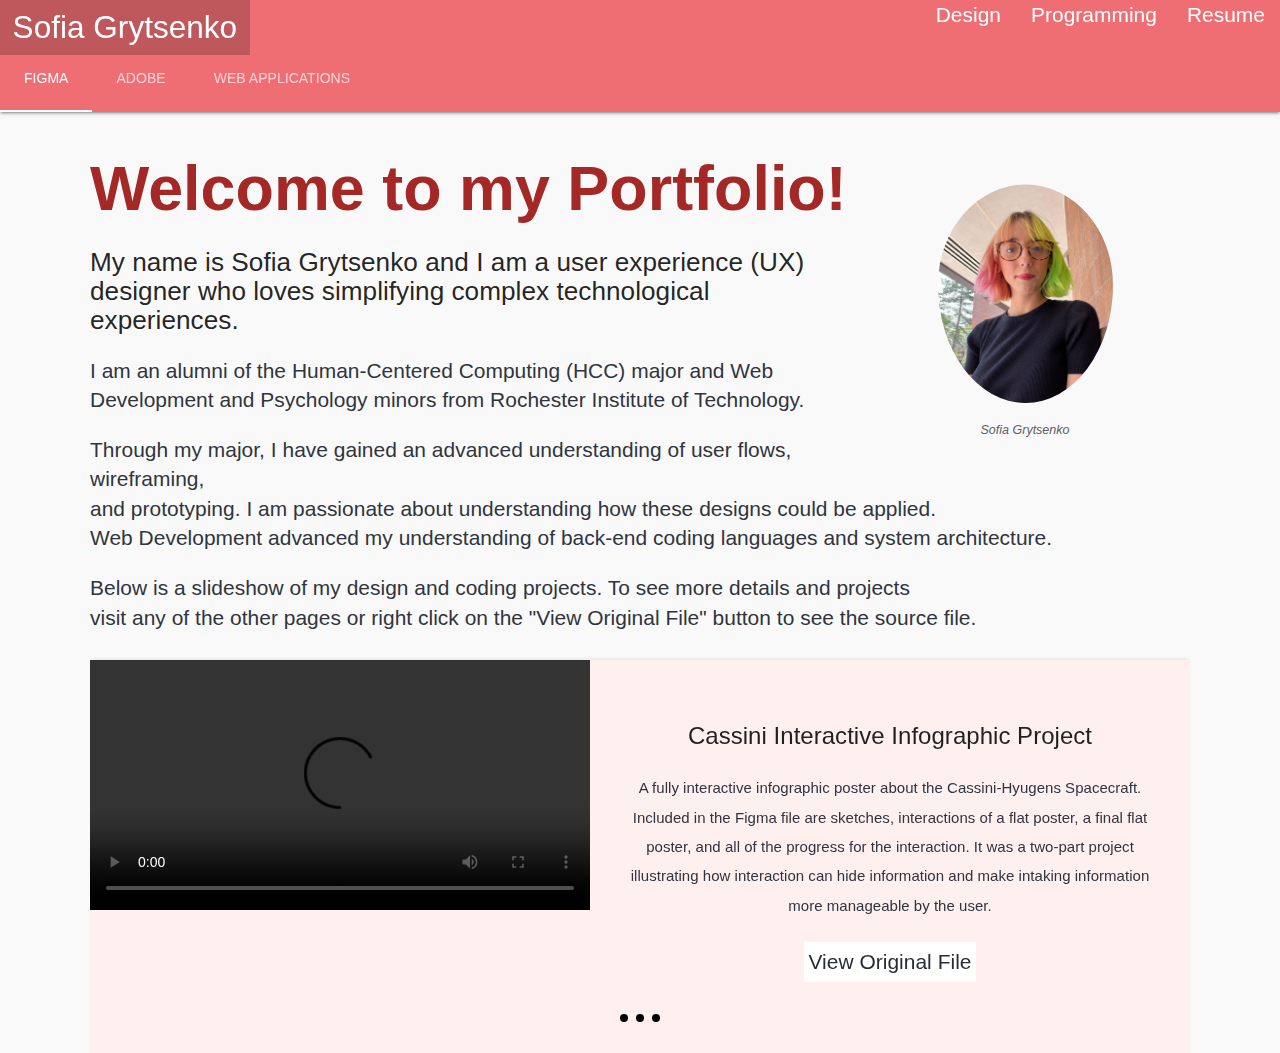
==== index.html @ a9585356 "Update index.html" ====
<!DOCTYPE html>
<html lang="en">
<!-- head of html file -->
<head>
		<meta charset="UTF-8">
  	<meta http-equiv="X-UA-Compatible" content="IE=edge">
  	<meta name="viewport" content="width=device-width, initial-scale=1.0">
		<title> Sofia Grytsenko's Portfolio </title>
    <link type="text/css" rel="stylesheet" href="assets/materialize/css/materialize.css"  media="screen,projection"/>
		<link rel="stylesheet" href="style.css">
		<link href="https://fonts.googleapis.com/icon?family=Material+Icons" rel="stylesheet">
		<link rel="stylesheet" href="assets/fluiditype-master/fluidtype.css">
		<script src="https://code.jquery.com/jquery-3.2.1.min.js"></script>
		<!-- Javascript for Materilize UI -->
		<script type="text/javascript" src="assets/materialize/js/materialize.js" onload="loaded=true;"></script>
				<script>
					
				  $('.carousel.carousel-slider').carousel({
				    fullWidth: true,
				    indicators: true
				  });
					
				$(document).ready(function () {

						 $('#web').carousel({
								 fullWidth: true,
								 indicators: true
						 });

						 $('#adobe').carousel({
								 fullWidth: true,
								 indicators: true
						 });

						 $('#figma').carousel({
								 fullWidth: true,
								 indicators: true
						 });
						 M.AutoInit();


				 });
				 $('.next').click(function() {
			    $('.carousel.carousel-slider').carousel('next');
			  });
			  $('.prev').click(function() {
			    $('.carousel.carousel-slider').carousel('prev');
			  });
				</script>
</head>
<!-- body of html file -->
<body>
		<div class="navbar-fixed">
		<nav class="nav-extended">
		<div class="nav-wrapper">
			<a href="index.html" class="brand-logo active">Sofia Grytsenko</a>
			<a href="#" data-target="mobile-demo" class="sidenav-trigger"><i class="material-icons">menu</i></a>
			<ul id="nav-mobile" class="right hide-on-med-and-down font">
				<li class="font"><a href="design.html">Design</a></li>
				<li class="font"><a href="computing.html">Programming</a></li>
				<li class="font"><a href="assets/SofiaGrytsenkoResume2022.docx.pdf">Resume</a></li>
			</ul>
		</div>
		<div class="nav-content">
			<ul class="tabs tabs-transparent">
				<li class="tab"><a class="active" href="#figma">Figma</a></li>
				<li class="tab"><a href="#adobe">Adobe</a></li>
				<li class="tab"><a href="#web">Web Applications</a></li>
			</ul>
		</div>
	</nav>
  </div>
	<ul class="sidenav" id="mobile-demo">
		<li><a href="design.html">Design</a></li>
		<li><a href="computing.html">Programming</a></li>
		<li><a href="assets/SofiaGrytsenkoResume2022.docx.pdf">Resume</a></li>
	</ul>
	<!-- div for image of developer -->
	<div id="main">
		<div class="figure">
      <figure>
        <img title="Sofia Grytsenko" id="circlePic" class="image"
        alt="Image of me, Sofia Grytsenko. A pale girl with glasses, colorful hair, brown eyes, and wearing a black dress."
        src="images/sofia.jpg" width="200" height="200">
        <figcaption>Sofia Grytsenko</figcaption>
      </figure>
    </div>
		<!-- Welcome Text -->
    <h1>Welcome to my Portfolio!</h1>
	    <h5>My name is Sofia Grytsenko and I am a user experience (UX) designer who loves simplifying complex technological experiences.</h5>
	    <p>I am an alumni of the Human-Centered Computing (HCC) major and Web Development and Psychology minors from Rochester Institute of Technology.</p>
			<p>Through my major, I have gained an advanced understanding of user flows, wireframing, <br> and prototyping. I am passionate about understanding how these designs could be applied.<br>Web Development advanced my understanding of back-end coding languages and system architecture.</a></p>
	    <p>Below is a slideshow of my design and coding projects. To see more details and projects<br>visit any of the other pages or right click on the "View Original File" button to see the source file.</p>
		<!-- Figma Slideshow -->

		<div id="figma" class="carousel carousel-slider center">
			<div class="carousel-fixed-item">
     					 <a class="btn next"></a>
      					 <a class="btn previous"></a>
     				</div>
	    <div class="carousel-item" href="#one!">
				 <div class="card large horizontal">
					 <div class="center card-image">
						 <video width="500" height="250" controls>
							<source src="images/CassiniProject.mp4" type="video/mp4">
						 Your browser does not support the video tag.
		 </video>
					 </div>
					 <div class="card-stacked">
						 <div class="card-content">
							 <h2>Cassini Interactive Infographic Project</h2>
							 <p>A fully interactive infographic poster about the Cassini-Hyugens Spacecraft. Included in the Figma file are sketches, interactions of a flat poster, a final flat poster, and all of the progress for the interaction. It was a two-part project illustrating how interaction can hide information and make intaking information more manageable by the user.</p>
						 	<br>
							 <a href="https://www.figma.com/proto/liclr7lKApuqfBSvX3y90o/Storyboard?type=design&t=8f5hf6t7kMjmXVP3-1&scaling=min-zoom&page-id=0%3A1&node-id=191-228&starting-point-node-id=191%3A228&mode=design" class="waves-effect white darken-text-2" target="_blank">View Original File</a>
						 </div>
					 </div>
				 </div>
	    </div>
	    <div class="carousel-item" href="#two!">
				<div class="card large horizontal">
					<div class="center card-image">
						<img height="100vh" src="images/Interpreter Information.png">
					</div>
					<div class="card-stacked">
						<div class="card-content">
							<h2>Zoom Hard-Of-Hearing Plug-In Project</h2>
							<p>A fully interactive Zoom prototype if an extra plug-in focused on the hard-of-hearing community was added. The pain points that were discussed were: not always having an interpreter and general frustration about the accessibility of zoom.</p>
						</div>
					</div>
				</div>
	    </div>
	    <div class="carousel-item" href="#three!">
				<div class="card large horizontal">
 				 <div class="center card-image">
 					 <img height="100vh" src="images/Frame 4.png">
 				 </div>
 				 <div class="card-stacked">
 					 <div class="card-content">
 						 <h2>Drip Coffee Mobile Application Project</h2>
 						 <p>A fictional small coffee shop asked our team to create a prototype for their mobile application. I was the project manager, visual lead, and interaction designer. I helped plan the application, created the basic wireframe and lead the design system creation process, and created the interaction points on Figma.</p>
 					 </div>
 				 </div>
 			 </div>
 		 </div>
</div>
<!-- Adobe Slideshow -->
<div id="adobe" class="carousel carousel-slider center">
     <div class="carousel-fixed-item center">
      <a class="btn next"></a>
      <a class="btn previous"></a>
     </div>
	<div class="carousel-item" href="#one!">
		 <div class="card large horizontal">
			 <div class="center card-image">
				 <img height="100vh" src="images/phtoshop1.png">
			 </div>
			 <div class="card-stacked">
				 <div class="card-content">
					 <h2>Recreation of Wassily Kandinsky’s Composition VIII Photoshop Project</h2>
					 <p>A project done to illustrate attention to detail and ability to follow a design.</p>
				 </div>
			 </div>
		 </div>
	</div>
	<div class="carousel-item" href="#two!">
		<div class="card large horizontal">
			<div class="center card-image">
				<img height="100vh" src="images/template.jpg">
			</div>
			<div class="card-stacked">
				<div class="card-content">
					<h2>Infographic InDesign Project</h2>
					<p>An inforgraphic done about defortestation. Meant to illustrate the different ways of displaying information to lead more traffic to the fictional website.</p>
				</div>
			</div>
		</div>
	</div>
	<div class="carousel-item" href="#three!">
		<div class="card large horizontal">
		 <div class="center card-image">
			 <video width="500" height="250" controls>
				 <source src="images/PaymentInsight.mp4" type="video/mp4">
				Your browser does not support the video tag.
</video>
		 </div>
		 <div class="card-stacked">
			 <div class="card-content">
				 <h2>Technological Update Premiere Pro Project</h2>
				 <p>Video update detailing the results of a sprint for the Data Science team. The purpose was to simplify the results of a two-week agile sprint done by the Data Science team for the rest of the company. This included non-IT members, so it had to be accessibile for everyone. Animations done in After Effects.</p>
			 </div>
		 </div>
	 </div>
 </div>
</div>
<!-- Web Applications slideshow -->
<div id="web" class="carousel carousel-slider center">
	<div class="carousel-fixed-item center">
      <a class="btn next"></a>
      <a class="btn previous"></a>
     </div>
<div class="carousel-item" href="#one!">
	<div class="card large horizontal">
	 <div class="center card-image">
		 <video width="500" height="250" controls>
			 <source src="images/JQueryProject.mp4" type="video/mp4">
			Your browser does not support the video tag.
</video>
	 </div>
	 <div class="card-stacked">
		 <div class="card-content">
			 <h2>Re-Designing and Developing RIT's iSchool's Website</h2>
			 <p>A website created using JQuery and RIT's API. The request was to create a modern redesign of the iSchool department's website while learning how to use an API.</p>
		 </div>
	 </div>
 </div>
</div>
<div class="carousel-item" href="#two!">
	<div class="card large horizontal">
	 <div class="center card-image">
		 <video width="500" height="250" controls>
			 <source src="images/minigame-maniamp4.mp4" type="video/mp4">
			Your browser does not support the video tag.
</video>
	 </div>
	 <div class="card-stacked">
		 <div class="card-content">
			 <h2>Educational Unity Minigame</h2>
			 <p>Developed for the client, Readorium. The requirements were to create fun, engaging mini-games that could help elementary school kids memorize vocabulary terms pulled from their database. The game engine that was chosen was Unity with C# as main programming language and PHP to interact with the mySQL database. I was the project manager and head programmer for the PHP portion. I developed some game elements like the main and pause screens as well.</p>
		 </div>
	 </div>
 </div>
</div>
</div>
</div>
</body>
</html>
---- style.css ----
body{
  background-color: #F9F9F9;
  font-family: 'Mulish', sans-serif;
  height: 100vh;
}

#head{
  font-size: 20px;
}

header{
  color: #540804;
  font-size: 2em;
  text-align: center;
  margin-right: 0.5em;
}

h1{
  color: #A32826;
}

p{
  color: #30343F;
}

ol{
  color: #5C5D67;
}

figcaption{
  text-align: center;
  padding-top: 1em;
  color: #5C5D67;
}

hr{
  height: 1px;
  background-color: black;
  border: none;
}

.menu{
  cursor: pointer;
}

div.figure {
  float: right;
  width: 30%;
  text-align: center;
  font-style: italic;
  font-size: smaller;
  text-indent: 0;
  min-width: 300px;
}

figure.figure{
  float:inherit;
  display: inline-block;
  position: relative;
  height: 90%;
  margin: 2% 2% 4% 2%;
  text-align: left;
  font-size: smaller;
  text-indent: 0;
  min-height: 240px;
}

.image{
  float: inherit;
  position:inherit;
  width: 70%;
  height: 70%;

}

.designImage{
  float: inherit;
  position:inherit;
  width: 100%;
  height: 100%;
}

.topnav {
  background-color: #F9F9F9;
  color: #F9F9F9;
  overflow: hidden;
  text-decoration: none;
}

ul.topnav{
  text-decoration: none;
}
/* Style the links inside the navigation bar */
.topnav a {
  float: left;
  color: #5C5D67;
  text-align: center;
  padding: 14px 16px;
  text-decoration: none;
  font-size: 17px;
  transition: all 1s;
}

/* Change the color of links on hover */
.topnav a:hover {
  background-color: #ddd;
  color: black;
  transition: all 1s;
}

/* Add a color to the active/current link */
.topnav a.active {
  background-color: #E65F5C;
  color: white;
}

#none{
  text-decoration: none;
}

.boxes {
    display: inline-block;
    position: relative;
    margin: 3% 3% 3% 3%;
    height: 300px;
    width: 300px;
    border-radius: 10%;
    background-color: #B0D0D3;
    transition: all 2s;

} /* boxes class; gives the boxes their shape, color, and behavior*/


.boxes:hover {
  background-color: #B0D0D3;
  cursor: pointer;
  transform: scale(1.1);
} /* code for when you hover over the boxes*/

.posterBoxes{
  display: inline-block;
  position: relative;
  margin: 3% 3% 3% 3%;
  height: 350px;
  width: 250px;
  border-radius: 10%;
  transition: all 2s;
}

.posterBoxes:hover {
  cursor: pointer;
  transform: scale(1.1);
}

.wideBoxes{
  display: inline-block;
  position: relative;
  margin: 3% 3% 3% 3%;
  height: 350px;
  width: 400px;
  border-radius: 10%;
  transition: all 2s;
}

.wideBoxes:hover {
  cursor: pointer;
  transform: scale(1.1);
}

.longBoxes{
  display: inline-block;
  position: relative;
  margin: 3% 3% 3% 3%;
  height: 250px;
  width: 400px;
  border-radius: 10%;
  transition: all 2s;
}

.longBoxes:hover {
  cursor: pointer;
  transform: scale(1.1);
}

@media only screen and (max-width: 600px) {
  .wideBoxes {
    height: 250px;
    width: 300px;
  }
  .longBoxes{
    height:auto;
    width: 300px;
  }
  .posterBoxes{
    height:250px;
    width: 150px;
  }
  .boxes{
    width: 200px;
    height: 200px;
  }
}

#circlePic
{
  border-radius: 50%;
  padding-top: 1.4em;
}

#main{
  display: block;
  margin: 6em;
}

li.font{
  font-size: 2 em;
}
---- assets/fluiditype-master/fluidtype.css ----
/* Set box-sizing globally to handle padding and border widths */
*,
*:after,
*:before {
  box-sizing: border-box;
}

/* Import of the Inter Font*/
@import url("https://fonts.googleapis.com/css2?family=Raleway:wght@300&display=swap");
@supports (font-variation-settings: normal) {
}

/* Base */
:root {
  --font-size: calc(12px + 0.698vw); /* The character count on */
  --line-height: calc(var(--font-size) * 1.4);
  --letter-spacing: calc(var(--font-size) * 0.0015);
  --font-weight: 300;
  --red: #eb5757;
  --blue: #0004b3;
  --light-blue: #b3d7ff; /* The color is the native browser highlight text color, to make the appeal of importance and focus on specific areas of the text.*/
  --dark-gray: #282c35;
  --light-gray: #f7f7f7;
  --font-family: "Inter", sans-serif;
}

html,
body {
  font-family: var(--font-family);
  word-break: break-word;
  font-variant-numeric: slashed-zero;
}

p,
li,
b,
i,
a,
mark {
  font-size: var(--font-size);
  line-height: var(--line-height);
  letter-spacing: var(--letter-spacing);
  font-feature-settings: normal;
  font-family: var(--font-family);
}

p,
li,
mark,
a,
blockquote {
  font-weight: calc(var(--font-weight) * 1.33);
}

code {
  font-size: calc(var(--font-size) * 1.1);
  line-height: var(--line-height);
  letter-spacing: var(--letter-spacing);
  font-weight: calc(var(--font-weight) * 1.33);
  color: var(--red);
  font-family: var(--font-family);
}

mark {
  background: var(--light-blue);
  padding: 0.05vw 0.4vw;
  border-radius: 2px;
  color: var(--dark-gray);
  font-size: calc(var(--font-size) * 1.1);
  letter-spacing: var(--letter-spacing);
  font-weight: calc(var(--font-weight) * 1.33);
  word-break: break-word;
  font-family: var(--font-family);
}

blockquote {
  background-color: var(--light-gray);
  font-size: calc(var(--font-size) * 1.1);
  letter-spacing: var(--letter-spacing);
  border-left: 4px solid var(--dark-gray);
  border-radius: 2px;
  padding: 2.5vw;
  margin: 2%;
  font-style: italic;
  font-family: var(--font-family);
}

a {
  color: var(--dark-gray);
  text-decoration-skip-ink: none;
  font-family: var(--font-family);
}

a:focus {
  outline: 1px dashed var(--blue);
}

a:hover {
  color: var(--blue);
}

pre {
  background-color: var(--dark-gray);
  color: var(--light-gray);
  display: block;
  margin: 0 0 1.5625em;
  border-radius: 4px;
  overflow: auto;
  padding: 2.5vw;
  tab-size: 4;
  -moz-tab-size: 4;
  -o-tab-size: 4;
  white-space: pre-wrap;
  word-break: break-all;
  font-size: calc(var(--font-size) * 1.1);
  letter-spacing: var(--letter-spacing);
  font-family: var(--font-family);
}

h1 {
  font-size: calc(var(--font-size) * 3);
  letter-spacing: var(--letter-spacing);
  font-weight: calc(var(--font-weight) * 2.66);
  font-family: var(--font-family);
}

h2 {
  font-size: calc(var(--font-size) * 2);
  letter-spacing: var(--letter-spacing);
  font-weight: calc(var(--font-weight) * 2.33);
  font-family: var(--font-family);
}

h3 {
  font-size: calc(var(--font-size) * 1.75);
  letter-spacing: var(--letter-spacing);
  font-weight: calc(var(--font-weight) * 2);
  font-family: var(--font-family);
}

h4 {
  font-size: calc(var(--font-size) * 1.5);
  letter-spacing: var(--letter-spacing);
  font-weight: calc(var(--font-weight) * 1.667);
  font-family: var(--font-family);
}

h5 {
  font-size: calc(var(--font-size) * 1.25);
  letter-spacing: var(--letter-spacing);
  font-weight: calc(var(--font-weight) * 1.5);
  font-family: var(--font-family);
}

h6 {
  font-size: calc(var(--font-size) * 1);
  letter-spacing: var(--letter-spacing);
  font-weight: calc(var(--font-weight) * 1);
  font-family: var(--font-family);
}
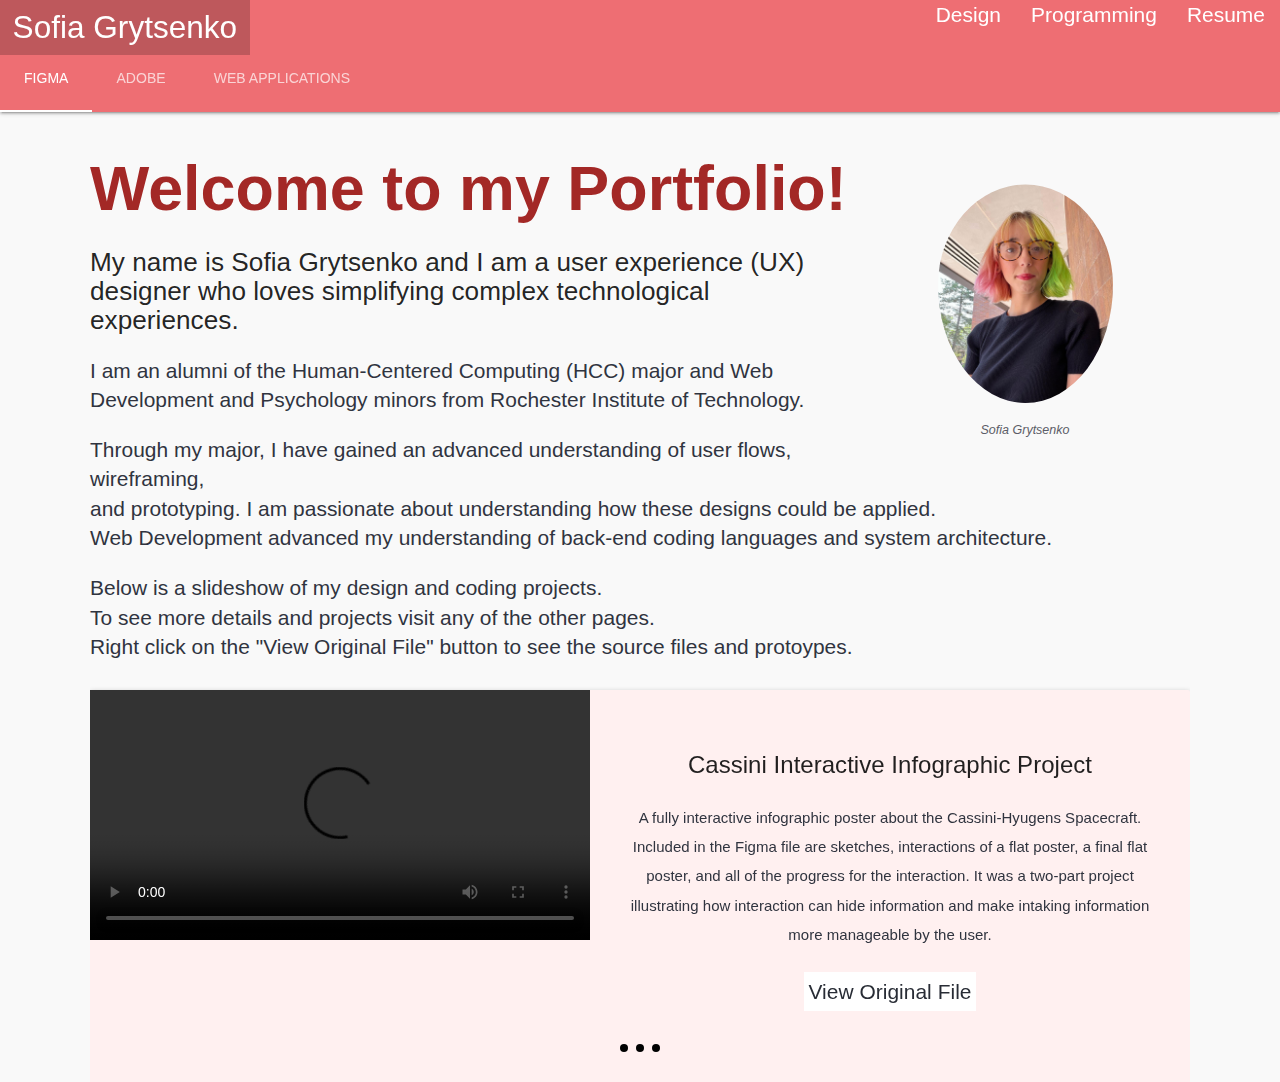
==== commit d8cc9d6e: "Update index.html" ====
--- a/index.html
+++ b/index.html
@@ -90,7 +90,7 @@
 	    <h5>My name is Sofia Grytsenko and I am a user experience (UX) designer who loves simplifying complex technological experiences.</h5>
 	    <p>I am an alumni of the Human-Centered Computing (HCC) major and Web Development and Psychology minors from Rochester Institute of Technology.</p>
 			<p>Through my major, I have gained an advanced understanding of user flows, wireframing, <br> and prototyping. I am passionate about understanding how these designs could be applied.<br>Web Development advanced my understanding of back-end coding languages and system architecture.</a></p>
-	    <p>Below is a slideshow of my design and coding projects. To see more details and projects<br>visit any of the other pages or right click on the "View Original File" button to see the source file.</p>
+	    <p>Below is a slideshow of my design and coding projects.<br>To see more details and projects visit any of the other pages. <br>Right click on the "View Original File" button to see the source files and protoypes.</p>
 		<!-- Figma Slideshow -->
 
 		<div id="figma" class="carousel carousel-slider center">
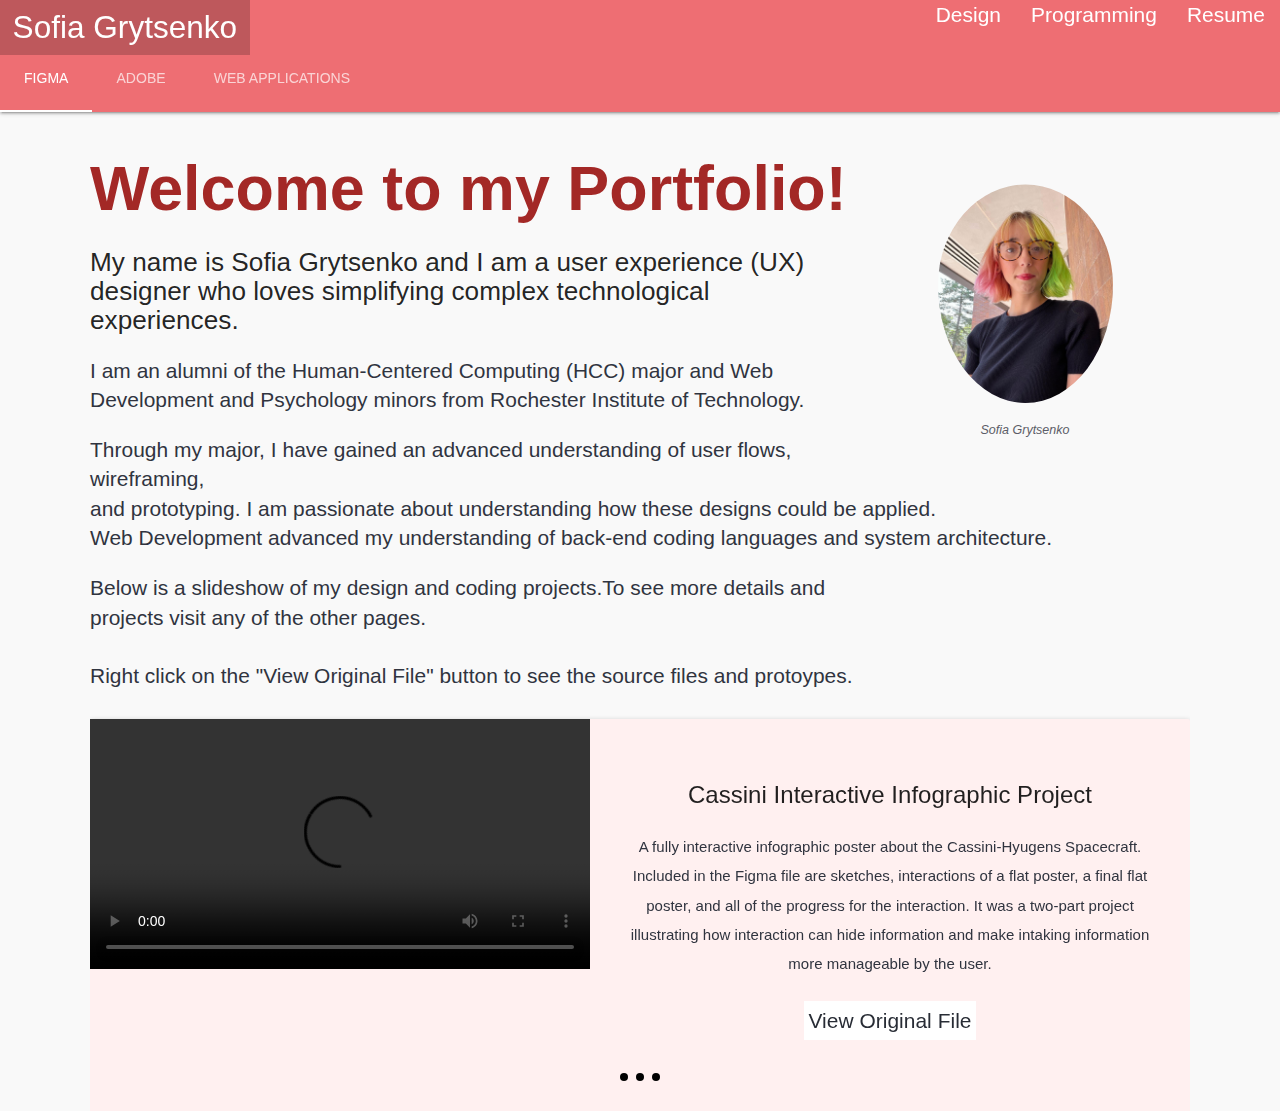
==== commit 0fbe8fbf: "Update index.html" ====
--- a/index.html
+++ b/index.html
@@ -90,7 +90,7 @@
 	    <h5>My name is Sofia Grytsenko and I am a user experience (UX) designer who loves simplifying complex technological experiences.</h5>
 	    <p>I am an alumni of the Human-Centered Computing (HCC) major and Web Development and Psychology minors from Rochester Institute of Technology.</p>
 			<p>Through my major, I have gained an advanced understanding of user flows, wireframing, <br> and prototyping. I am passionate about understanding how these designs could be applied.<br>Web Development advanced my understanding of back-end coding languages and system architecture.</a></p>
-	    <p>Below is a slideshow of my design and coding projects.<br>To see more details and projects visit any of the other pages. <br>Right click on the "View Original File" button to see the source files and protoypes.</p>
+	    <p>Below is a slideshow of my design and coding projects.To see more details and <br>projects visit any of the other pages.<br><br>Right click on the "View Original File" button to see the source files and protoypes.</p>
 		<!-- Figma Slideshow -->
 
 		<div id="figma" class="carousel carousel-slider center">
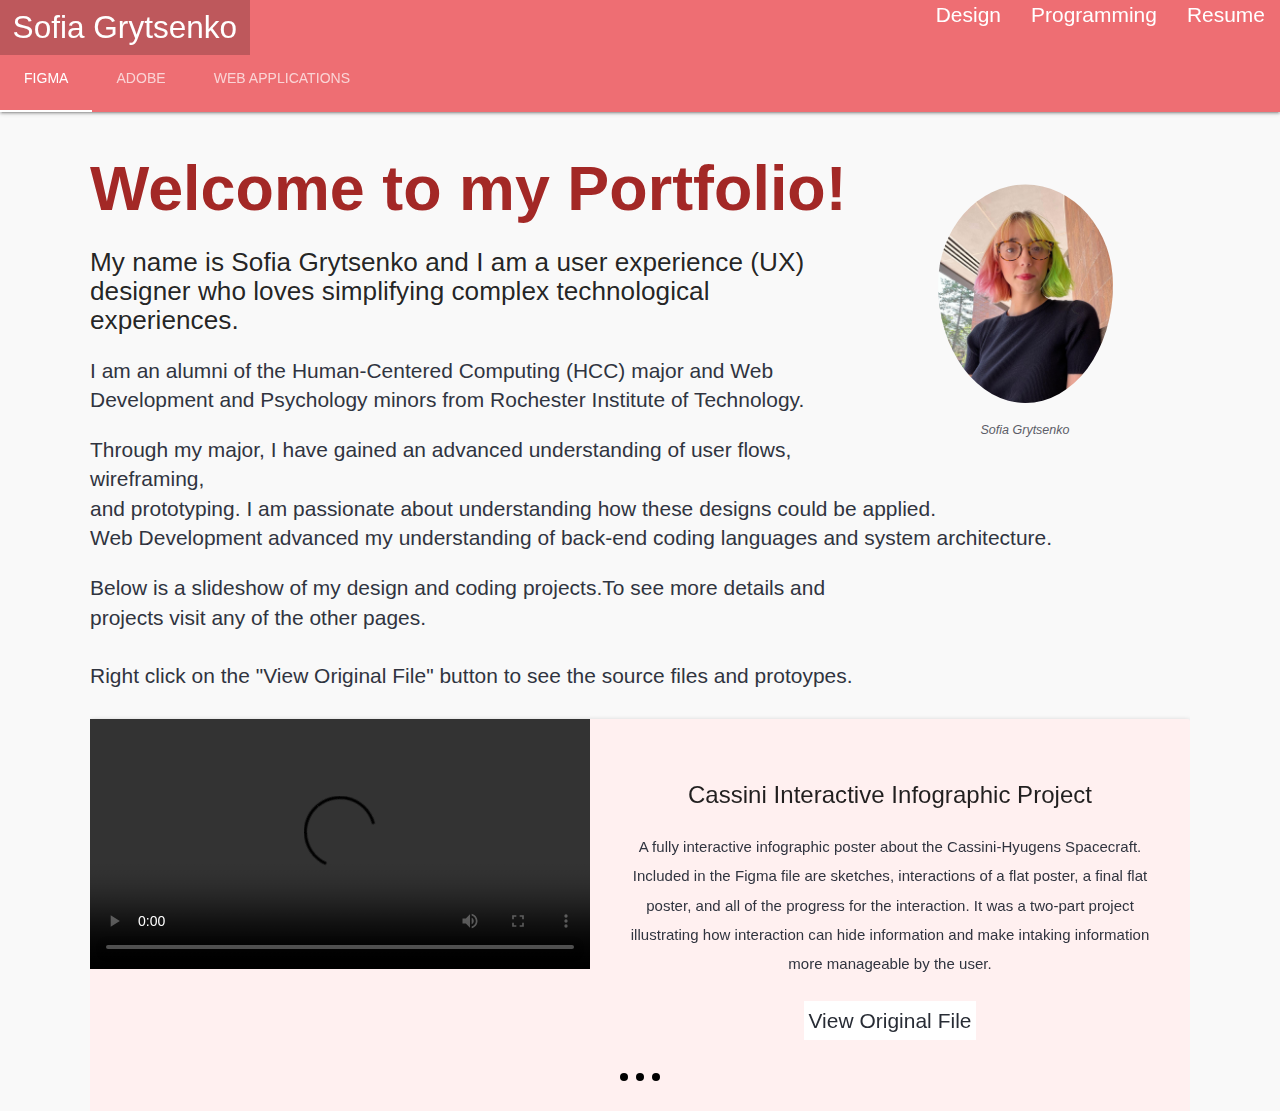
==== commit 931a435e: "Update index.html" ====
--- a/index.html
+++ b/index.html
@@ -111,7 +111,7 @@
 							 <h2>Cassini Interactive Infographic Project</h2>
 							 <p>A fully interactive infographic poster about the Cassini-Hyugens Spacecraft. Included in the Figma file are sketches, interactions of a flat poster, a final flat poster, and all of the progress for the interaction. It was a two-part project illustrating how interaction can hide information and make intaking information more manageable by the user.</p>
 						 	<br>
-							 <a href="https://www.figma.com/proto/liclr7lKApuqfBSvX3y90o/Storyboard?type=design&t=8f5hf6t7kMjmXVP3-1&scaling=min-zoom&page-id=0%3A1&node-id=191-228&starting-point-node-id=191%3A228&mode=design" class="waves-effect white darken-text-2" target="_blank">View Original File</a>
+							 <a href="https://www.figma.com/proto/aU6qHHLwD3mbLReAYnxumD/Untitled?node-id=32-1&scaling=min-zoom&mode=design&t=8CvHoPq9ngbU2dHE-1" class="waves-effect white darken-text-2" target="_blank">View Original File</a>
 						 </div>
 					 </div>
 				 </div>
@@ -125,6 +125,7 @@
 						<div class="card-content">
 							<h2>Zoom Hard-Of-Hearing Plug-In Project</h2>
 							<p>A fully interactive Zoom prototype if an extra plug-in focused on the hard-of-hearing community was added. The pain points that were discussed were: not always having an interpreter and general frustration about the accessibility of zoom.</p>
+							<a href="https://www.figma.com/proto/liclr7lKApuqfBSvX3y90o/Storyboard?type=design&t=8f5hf6t7kMjmXVP3-1&scaling=min-zoom&page-id=0%3A1&node-id=191-228&starting-point-node-id=191%3A228&mode=design" class="waves-effect white darken-text-2" target="_blank">View Original File</a>
 						</div>
 					</div>
 				</div>
@@ -138,7 +139,8 @@
  					 <div class="card-content">
  						 <h2>Drip Coffee Mobile Application Project</h2>
  						 <p>A fictional small coffee shop asked our team to create a prototype for their mobile application. I was the project manager, visual lead, and interaction designer. I helped plan the application, created the basic wireframe and lead the design system creation process, and created the interaction points on Figma.</p>
- 					 </div>
+ 					 	<a href="https://www.figma.com/proto/V7MNT6U63YYkGL71AkKAx0/Coffee-App?node-id=85-1&scaling=min-zoom&page-id=84%3A1217&mode=design&t=XRYPhM89ENV7Pzln-1" class="waves-effect white darken-text-2" target="_blank">View Original File</a>
+					 </div>
  				 </div>
  			 </div>
  		 </div>
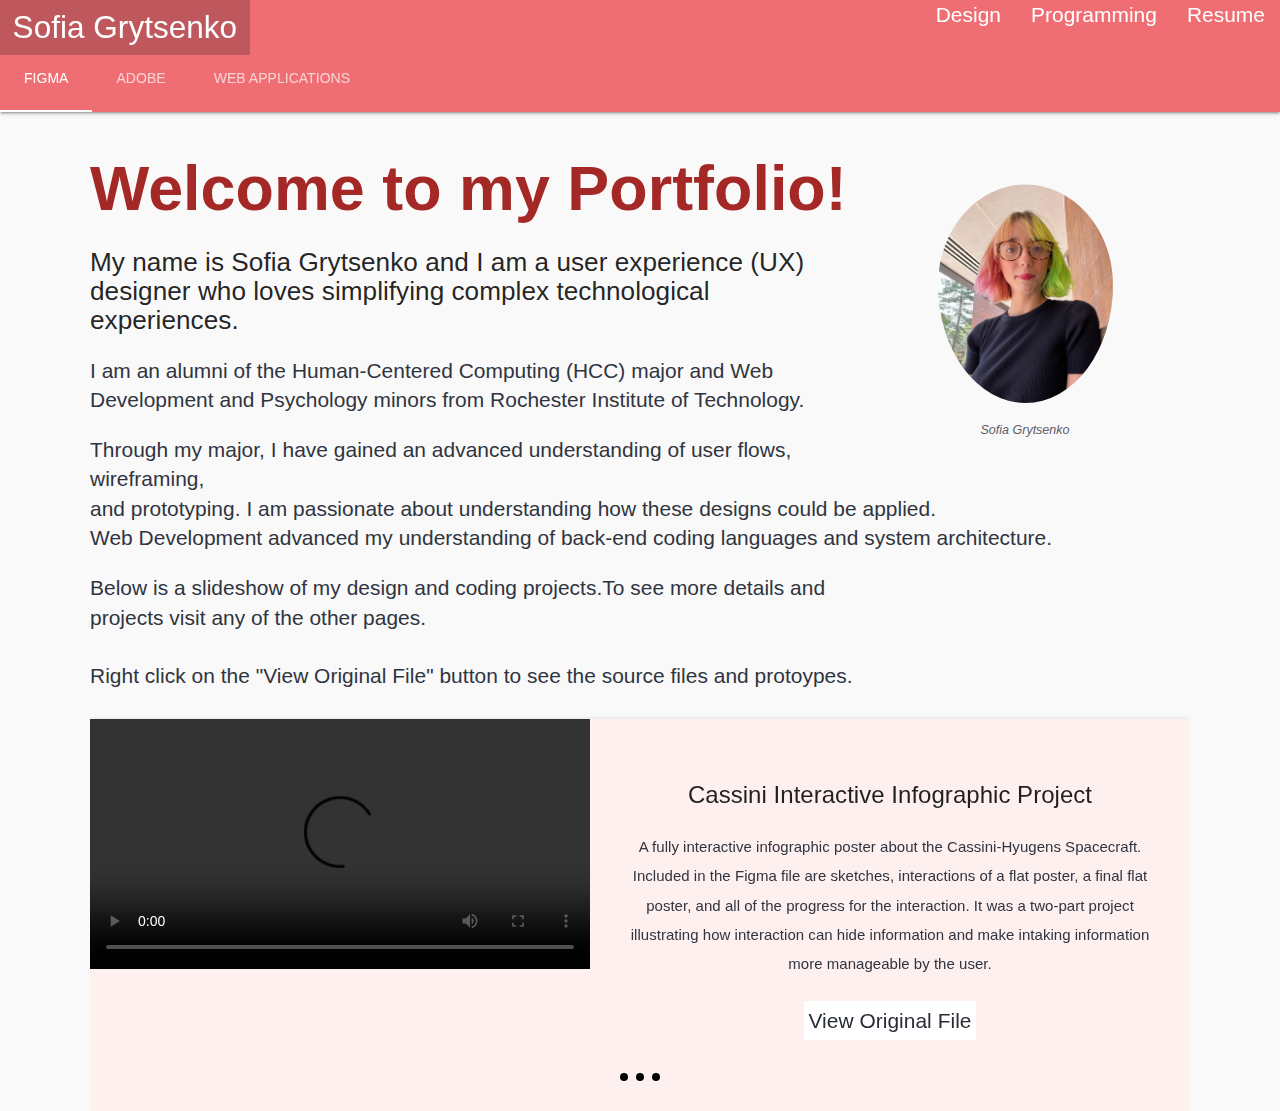
==== commit 9ed264ac: "Update index.html" ====
--- a/index.html
+++ b/index.html
@@ -160,6 +160,7 @@
 				 <div class="card-content">
 					 <h2>Recreation of Wassily Kandinsky’s Composition VIII Photoshop Project</h2>
 					 <p>A project done to illustrate attention to detail and ability to follow a design.</p>
+					 <a href="images/phtoshop1.png" class="waves-effect white darken-text-2" target="_blank">View Original File</a>
 				 </div>
 			 </div>
 		 </div>
@@ -173,6 +174,7 @@
 				<div class="card-content">
 					<h2>Infographic InDesign Project</h2>
 					<p>An inforgraphic done about defortestation. Meant to illustrate the different ways of displaying information to lead more traffic to the fictional website.</p>
+					<a href="images/Grytsenko_Final_Template.pdf" class="waves-effect white darken-text-2" target="_blank">View Original File</a>
 				</div>
 			</div>
 		</div>
@@ -189,6 +191,7 @@
 			 <div class="card-content">
 				 <h2>Technological Update Premiere Pro Project</h2>
 				 <p>Video update detailing the results of a sprint for the Data Science team. The purpose was to simplify the results of a two-week agile sprint done by the Data Science team for the rest of the company. This included non-IT members, so it had to be accessibile for everyone. Animations done in After Effects.</p>
+				 <a href="images/PaymentInsight.mp4" class="waves-effect white darken-text-2" target="_blank">View Original File</a>
 			 </div>
 		 </div>
 	 </div>
@@ -212,6 +215,7 @@
 		 <div class="card-content">
 			 <h2>Re-Designing and Developing RIT's iSchool's Website</h2>
 			 <p>A website created using JQuery and RIT's API. The request was to create a modern redesign of the iSchool department's website while learning how to use an API.</p>
+		 	 <a href="images/JQueryProject.mp4" class="waves-effect white darken-text-2" target="_blank">View Original File</a>
 		 </div>
 	 </div>
  </div>
@@ -228,6 +232,7 @@
 		 <div class="card-content">
 			 <h2>Educational Unity Minigame</h2>
 			 <p>Developed for the client, Readorium. The requirements were to create fun, engaging mini-games that could help elementary school kids memorize vocabulary terms pulled from their database. The game engine that was chosen was Unity with C# as main programming language and PHP to interact with the mySQL database. I was the project manager and head programmer for the PHP portion. I developed some game elements like the main and pause screens as well.</p>
+		 	 <a href="https://github.com/sofgry19/minigamemania" class="waves-effect white darken-text-2" target="_blank">View Original File</a>
 		 </div>
 	 </div>
  </div>
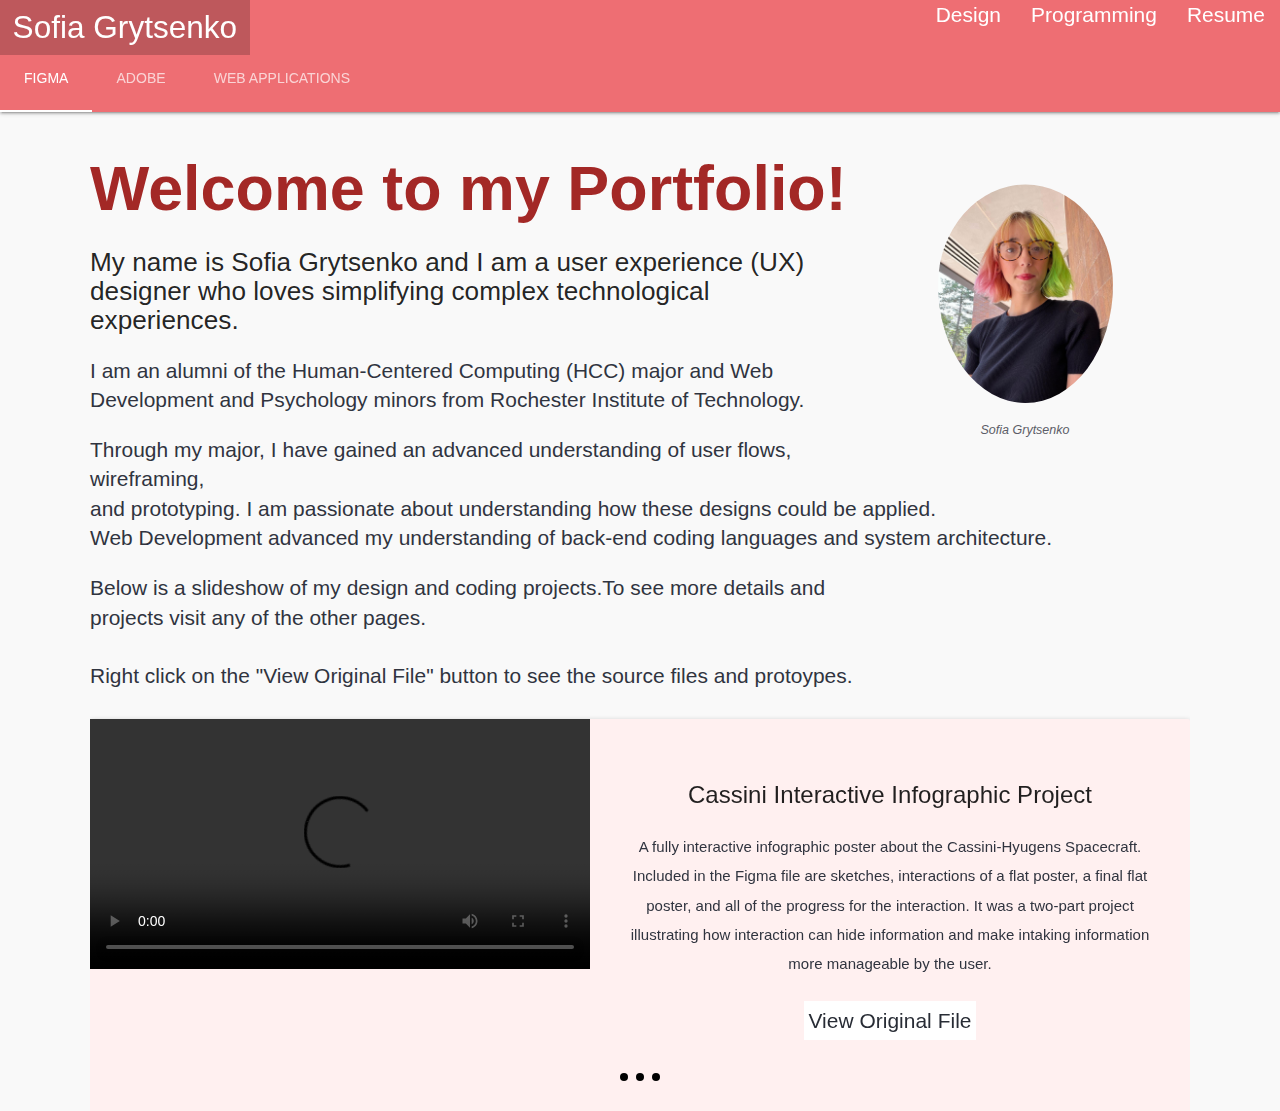
==== commit cc5395a0: "Update index.html" ====
--- a/index.html
+++ b/index.html
@@ -111,7 +111,8 @@
 							 <h2>Cassini Interactive Infographic Project</h2>
 							 <p>A fully interactive infographic poster about the Cassini-Hyugens Spacecraft. Included in the Figma file are sketches, interactions of a flat poster, a final flat poster, and all of the progress for the interaction. It was a two-part project illustrating how interaction can hide information and make intaking information more manageable by the user.</p>
 						 	<br>
-							 <a href="https://www.figma.com/proto/aU6qHHLwD3mbLReAYnxumD/Untitled?node-id=32-1&scaling=min-zoom&mode=design&t=8CvHoPq9ngbU2dHE-1" class="waves-effect white darken-text-2" target="_blank">View Original File</a>
+							<a href="https://www.figma.com/proto/liclr7lKApuqfBSvX3y90o/Storyboard?type=design&t=8f5hf6t7kMjmXVP3-1&scaling=min-zoom&page-id=0%3A1&node-id=191-228&starting-point-node-id=191%3A228&mode=design" class="waves-effect white darken-text-2" target="_blank">View Original File</a>
+
 						 </div>
 					 </div>
 				 </div>
@@ -125,8 +126,8 @@
 						<div class="card-content">
 							<h2>Zoom Hard-Of-Hearing Plug-In Project</h2>
 							<p>A fully interactive Zoom prototype if an extra plug-in focused on the hard-of-hearing community was added. The pain points that were discussed were: not always having an interpreter and general frustration about the accessibility of zoom.</p>
-							<a href="https://www.figma.com/proto/liclr7lKApuqfBSvX3y90o/Storyboard?type=design&t=8f5hf6t7kMjmXVP3-1&scaling=min-zoom&page-id=0%3A1&node-id=191-228&starting-point-node-id=191%3A228&mode=design" class="waves-effect white darken-text-2" target="_blank">View Original File</a>
-						</div>
+							<br>
+							 <a href="https://www.figma.com/proto/aU6qHHLwD3mbLReAYnxumD/Untitled?node-id=32-1&scaling=min-zoom&mode=design&t=8CvHoPq9ngbU2dHE-1" class="waves-effect white darken-text-2" target="_blank">View Original File</a>						</div>
 					</div>
 				</div>
 	    </div>
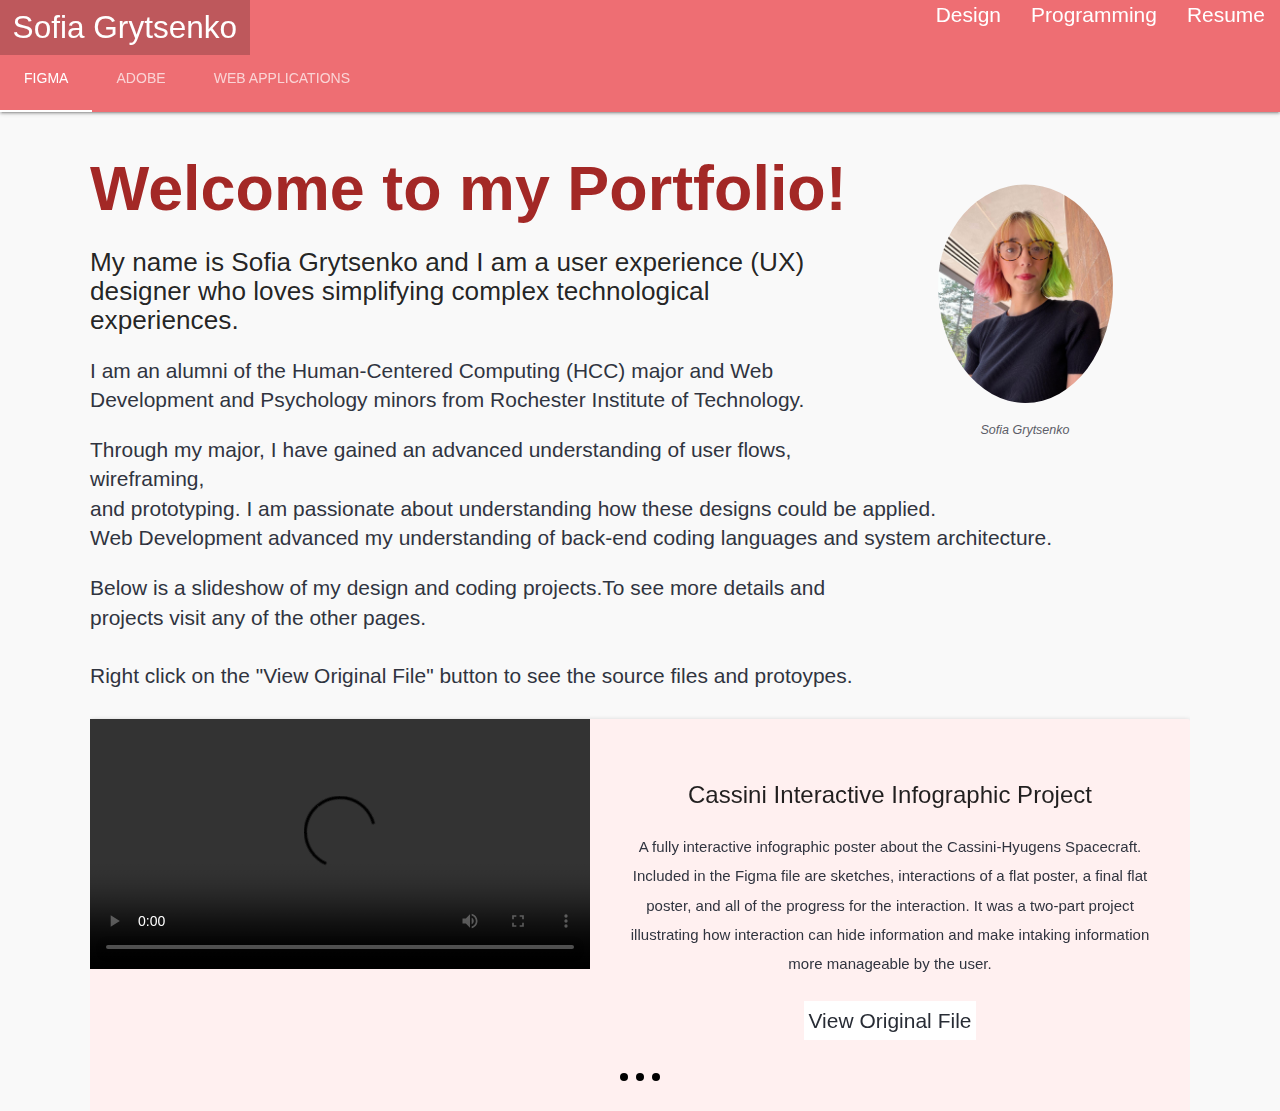
==== commit 2b3095d3: "Update index.html" ====
--- a/index.html
+++ b/index.html
@@ -161,7 +161,7 @@
 				 <div class="card-content">
 					 <h2>Recreation of Wassily Kandinsky’s Composition VIII Photoshop Project</h2>
 					 <p>A project done to illustrate attention to detail and ability to follow a design.</p>
-					 <a href="images/phtoshop1.png" class="waves-effect white darken-text-2" target="_blank">View Original File</a>
+					 <br><a href="images/phtoshop1.png" class="waves-effect white darken-text-2" target="_blank">View Original File</a>
 				 </div>
 			 </div>
 		 </div>
@@ -175,7 +175,7 @@
 				<div class="card-content">
 					<h2>Infographic InDesign Project</h2>
 					<p>An inforgraphic done about defortestation. Meant to illustrate the different ways of displaying information to lead more traffic to the fictional website.</p>
-					<a href="images/Grytsenko_Final_Template.pdf" class="waves-effect white darken-text-2" target="_blank">View Original File</a>
+					<br><a href="images/Grytsenko_Final_Template.pdf" class="waves-effect white darken-text-2" target="_blank">View Original File</a>
 				</div>
 			</div>
 		</div>
@@ -192,7 +192,7 @@
 			 <div class="card-content">
 				 <h2>Technological Update Premiere Pro Project</h2>
 				 <p>Video update detailing the results of a sprint for the Data Science team. The purpose was to simplify the results of a two-week agile sprint done by the Data Science team for the rest of the company. This included non-IT members, so it had to be accessibile for everyone. Animations done in After Effects.</p>
-				 <a href="images/PaymentInsight.mp4" class="waves-effect white darken-text-2" target="_blank">View Original File</a>
+				 <br><a href="images/PaymentInsight.mp4" class="waves-effect white darken-text-2" target="_blank">View Original File</a>
 			 </div>
 		 </div>
 	 </div>
@@ -216,7 +216,7 @@
 		 <div class="card-content">
 			 <h2>Re-Designing and Developing RIT's iSchool's Website</h2>
 			 <p>A website created using JQuery and RIT's API. The request was to create a modern redesign of the iSchool department's website while learning how to use an API.</p>
-		 	 <a href="images/JQueryProject.mp4" class="waves-effect white darken-text-2" target="_blank">View Original File</a>
+		 	 <br><a href="images/JQueryProject.mp4" class="waves-effect white darken-text-2" target="_blank">View Original File</a>
 		 </div>
 	 </div>
  </div>
@@ -233,7 +233,7 @@
 		 <div class="card-content">
 			 <h2>Educational Unity Minigame</h2>
 			 <p>Developed for the client, Readorium. The requirements were to create fun, engaging mini-games that could help elementary school kids memorize vocabulary terms pulled from their database. The game engine that was chosen was Unity with C# as main programming language and PHP to interact with the mySQL database. I was the project manager and head programmer for the PHP portion. I developed some game elements like the main and pause screens as well.</p>
-		 	 <a href="https://github.com/sofgry19/minigamemania" class="waves-effect white darken-text-2" target="_blank">View Original File</a>
+		 	 <br><a href="https://github.com/sofgry19/minigamemania" class="waves-effect white darken-text-2" target="_blank">View Original File</a>
 		 </div>
 	 </div>
  </div>
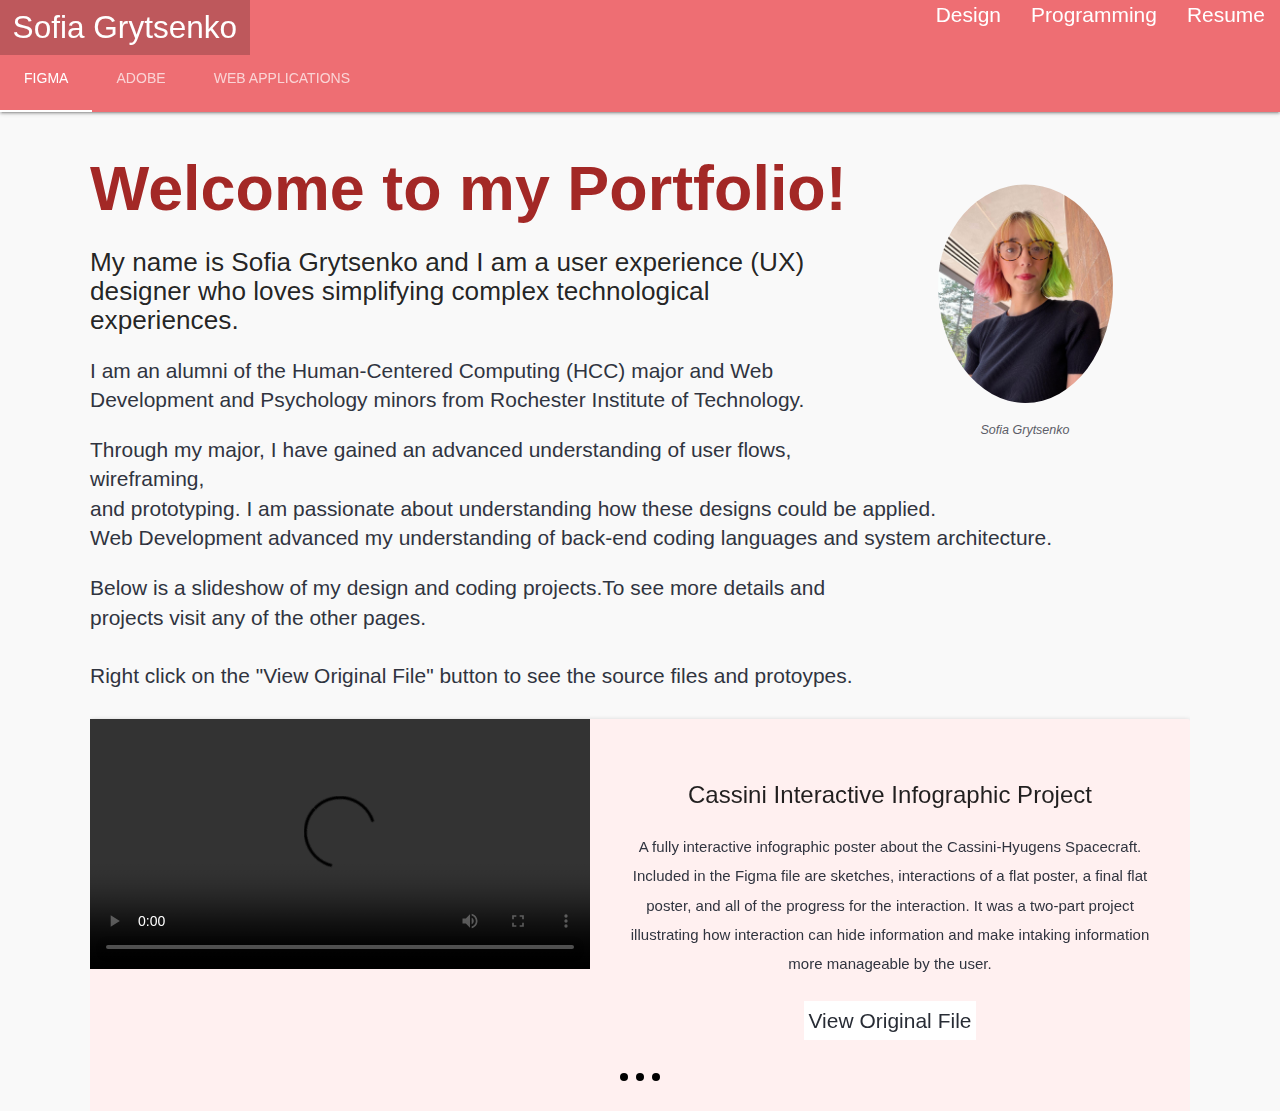
==== commit 86d85486: "Update index.html" ====
--- a/index.html
+++ b/index.html
@@ -58,7 +58,7 @@
 			<ul id="nav-mobile" class="right hide-on-med-and-down font">
 				<li class="font"><a href="design.html">Design</a></li>
 				<li class="font"><a href="computing.html">Programming</a></li>
-				<li class="font"><a href="assets/SofiaGrytsenkoResume2022.docx.pdf">Resume</a></li>
+				<li class="font"><a href="assets/SGrytsenkoResume2024.pdf">Resume</a></li>
 			</ul>
 		</div>
 		<div class="nav-content">
